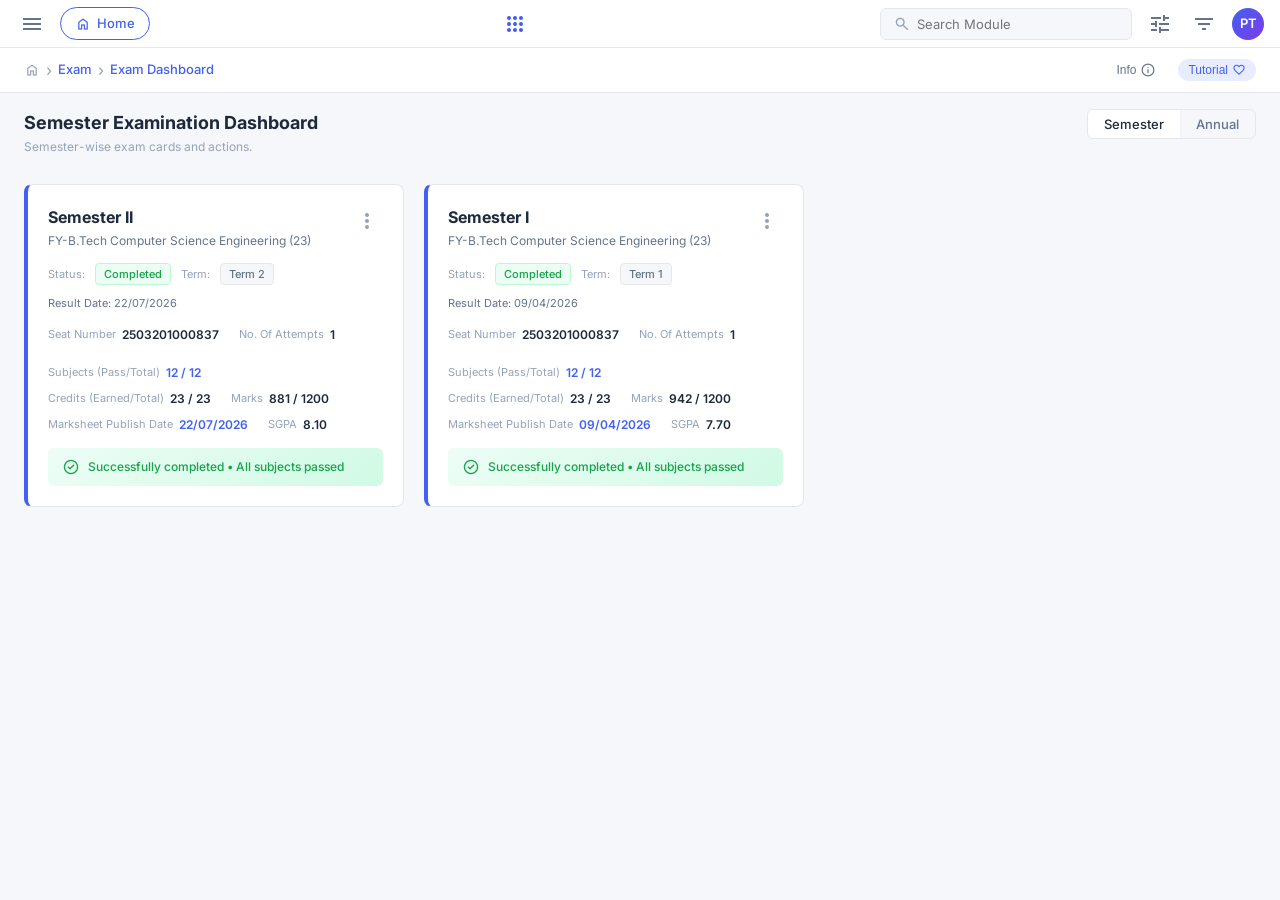
==== index.html @ 2b921054 "Initial commit - College Site Replica (Prank & Educational Project)" ====
<!DOCTYPE html>
<html lang="en">
<head>
  <meta charset="UTF-8">
  <meta name="viewport" content="width=device-width, initial-scale=1.0">
  <meta name="description" content="Semester Examination Dashboard - View your semester-wise exam cards and actions.">
  <title>Semester Examination Dashboard</title>
  <link rel="stylesheet" href="style.css">
  <link rel="stylesheet" href="https://fonts.googleapis.com/css2?family=Material+Symbols+Outlined:opsz,wght,FILL,GRAD@20..48,100..700,0..1,-50..200" />
</head>
<body>

  <!-- ===== NAVBAR ===== -->
  <nav class="navbar">
    <div class="navbar-left">
      <button class="hamburger" title="Menu">
        <span class="material-symbols-outlined">menu</span>
      </button>
      <a href="index.html" class="home-btn">
        <span class="material-symbols-outlined">home</span>
        Home
      </a>
    </div>
    <div class="navbar-center">
      <button class="grid-icon" title="Apps">
        <span class="material-symbols-outlined">apps</span>
      </button>
    </div>
    <div class="navbar-right">
      <div class="search-box">
        <span class="material-symbols-outlined">search</span>
        <input type="text" placeholder="Search Module">
      </div>
      <button class="nav-icon-btn" title="Settings">
        <span class="material-symbols-outlined">tune</span>
      </button>
      <button class="nav-icon-btn" title="Notifications">
        <span class="material-symbols-outlined">filter_list</span>
      </button>
      <div class="avatar" title="Profile">PT</div>
    </div>
  </nav>

  <!-- ===== BREADCRUMB ===== -->
  <div class="breadcrumb-bar">
    <div class="breadcrumb">
      <span class="material-symbols-outlined">home</span>
      <span class="sep">›</span>
      <a href="#">Exam</a>
      <span class="sep">›</span>
      <a href="#">Exam Dashboard</a>
    </div>
    <div class="breadcrumb-actions">
      <button class="info-btn">
        Info
        <span class="material-symbols-outlined">info</span>
      </button>
      <button class="tutorial-btn">
        Tutorial
        <span class="material-symbols-outlined">favorite</span>
      </button>
    </div>
  </div>

  <!-- ===== PAGE HEADER ===== -->
  <div class="page-header">
    <div class="page-header-row">
      <div id="pageTitle">
        <h1>Semester Examination Dashboard</h1>
        <p>Semester-wise exam cards and actions.</p>
      </div>
      <div class="tab-toggle">
        <button class="active" id="tabSemester">Semester</button>
        <button id="tabAnnual">Annual</button>
      </div>
    </div>
  </div>

  <!-- ===== SEMESTER CARDS ===== -->
  <div class="cards-container" id="cardsContainer">

    <!-- Semester II Card -->
    <div class="semester-card" id="card-sem2">
      <div class="card-header">
        <div>
          <h3>Semester II</h3>
          <span class="subtitle">FY-B.Tech Computer Science Engineering (23)</span>
        </div>
        <button class="three-dot-btn" onclick="toggleMenu('menu-sem2', event)">
          <span class="material-symbols-outlined">more_vert</span>
        </button>
      </div>
      <div class="tags-row">
        <span class="tag-label">Status:</span>
        <span class="tag tag-completed">Completed</span>
        <span class="tag-label">Term:</span>
        <span class="tag tag-term">Term 2</span>
        <span class="tag-date">Result Date: 22/07/2026</span>
      </div>
      <div class="info-row">
        <div class="info-item">
          <span class="label">Seat Number</span>
          <span class="value">2503201000837</span>
        </div>
        <div class="info-item">
          <span class="label">No. Of Attempts</span>
          <span class="value">1</span>
        </div>
        <div class="info-item">
          <span class="label">Subjects (Pass/Total)</span>
          <span class="value primary">12 / 12</span>
        </div>
      </div>
      <div class="info-row">
        <div class="info-item">
          <span class="label">Credits (Earned/Total)</span>
          <span class="value">23 / 23</span>
        </div>
        <div class="info-item">
          <span class="label">Marks</span>
          <span class="value">881 / 1200</span>
        </div>
      </div>
      <div class="info-row">
        <div class="info-item">
          <span class="label">Marksheet Publish Date</span>
          <span class="value primary">22/07/2026</span>
        </div>
        <div class="info-item">
          <span class="label">SGPA</span>
          <span class="value">8.10</span>
        </div>
      </div>
      <div class="success-banner">
        <span class="material-symbols-outlined">check_circle</span>
        Successfully completed • All subjects passed
      </div>

      <!-- Dropdown menu -->
      <div class="dropdown-menu" id="menu-sem2">
        <!-- Main menu items -->
        <div class="menu-main" id="main-sem2">
          <button class="dropdown-item" onclick="showSubMenu('sem2', event)">
            <span class="material-symbols-outlined">description</span>
            Show Exam Result
          </button>
          <button class="dropdown-item">
            <span class="material-symbols-outlined">confirmation_number</span>
            Exam Hall Ticket
          </button>
        </div>
        <!-- Sub-menu (replaces main) -->
        <div class="sub-dropdown" id="sub-sem2">
          <div class="sub-dropdown-header" onclick="hideSubMenu('sem2', event)">
            <span class="material-symbols-outlined">description</span>
            Show Exam Result
          </div>
          <button class="sub-item" onclick="goToResult('sem2', 'term2')">
            <div class="sub-title">2025 | Term 2 | Regular</div>
            <div class="sub-meta">12 Subjects | 22/07/2026</div>
          </button>
          <button class="sub-item" onclick="goToResult('sem2', 'mid1')">
            <div class="sub-title">2025 | Mid Term 1 (4) | Regular (1)</div>
            <div class="sub-meta">30/06/2026</div>
          </button>
          <button class="sub-item" onclick="goToResult('sem2', 'mid2')">
            <div class="sub-title">2025 | Mid Term 2 (5) | Regular (1)</div>
            <div class="sub-meta">30/06/2026</div>
          </button>
        </div>
      </div>
    </div>

    <!-- Semester I Card -->
    <div class="semester-card" id="card-sem1">
      <div class="card-header">
        <div>
          <h3>Semester I</h3>
          <span class="subtitle">FY-B.Tech Computer Science Engineering (23)</span>
        </div>
        <button class="three-dot-btn" onclick="toggleMenu('menu-sem1', event)">
          <span class="material-symbols-outlined">more_vert</span>
        </button>
      </div>
      <div class="tags-row">
        <span class="tag-label">Status:</span>
        <span class="tag tag-completed">Completed</span>
        <span class="tag-label">Term:</span>
        <span class="tag tag-term">Term 1</span>
        <span class="tag-date">Result Date: 09/04/2026</span>
      </div>
      <div class="info-row">
        <div class="info-item">
          <span class="label">Seat Number</span>
          <span class="value">2503201000837</span>
        </div>
        <div class="info-item">
          <span class="label">No. Of Attempts</span>
          <span class="value">1</span>
        </div>
        <div class="info-item">
          <span class="label">Subjects (Pass/Total)</span>
          <span class="value primary">12 / 12</span>
        </div>
      </div>
      <div class="info-row">
        <div class="info-item">
          <span class="label">Credits (Earned/Total)</span>
          <span class="value">23 / 23</span>
        </div>
        <div class="info-item">
          <span class="label">Marks</span>
          <span class="value">942 / 1200</span>
        </div>
      </div>
      <div class="info-row">
        <div class="info-item">
          <span class="label">Marksheet Publish Date</span>
          <span class="value primary">09/04/2026</span>
        </div>
        <div class="info-item">
          <span class="label">SGPA</span>
          <span class="value">7.70</span>
        </div>
      </div>
      <div class="success-banner">
        <span class="material-symbols-outlined">check_circle</span>
        Successfully completed • All subjects passed
      </div>

      <!-- Dropdown menu -->
      <div class="dropdown-menu" id="menu-sem1">
        <!-- Main menu items -->
        <div class="menu-main" id="main-sem1">
          <button class="dropdown-item" onclick="showSubMenu('sem1', event)">
            <span class="material-symbols-outlined">description</span>
            Show Exam Result
          </button>
          <button class="dropdown-item">
            <span class="material-symbols-outlined">confirmation_number</span>
            Exam Hall Ticket
          </button>
        </div>
        <!-- Sub-menu (replaces main) -->
        <div class="sub-dropdown" id="sub-sem1">
          <div class="sub-dropdown-header" onclick="hideSubMenu('sem1', event)">
            <span class="material-symbols-outlined">description</span>
            Show Exam Result
          </div>
          <button class="sub-item" onclick="goToResult('sem1', 'term1')">
            <div class="sub-title">2025 | Term 1 | Regular</div>
            <div class="sub-meta">12 Subjects | 09/04/2026</div>
          </button>
          <button class="sub-item" onclick="goToResult('sem1', 'mid1')">
            <div class="sub-title">2025 | Mid Term 1 (4) | Regular (1)</div>
            <div class="sub-meta">15/02/2026</div>
          </button>
          <button class="sub-item" onclick="goToResult('sem1', 'mid2')">
            <div class="sub-title">2025 | Mid Term 2 (5) | Regular (1)</div>
            <div class="sub-meta">28/02/2026</div>
          </button>
        </div>
      </div>
    </div>
  </div>

  <!-- ===== ANNUAL VIEW (hidden by default) ===== -->
  <div class="annual-container" id="annualContainer" style="display:none;">
    <!-- Year Header -->
    <div class="year-header">
      <div>
        <h2 class="year-title">Year 1 · 2025</h2>
        <span class="year-subtitle">FY B.Tech Computer Science Engineering (23)</span>
      </div>
      <div class="year-seat">
        <span>Seat No. 2503201000837</span>
        <button class="three-dot-btn"><span class="material-symbols-outlined">more_vert</span></button>
      </div>
    </div>

    <!-- Annual Summary Bar -->
    <div class="annual-summary-bar">
      <div class="annual-summary-item">
        <div class="label">YGPA</div>
        <div class="value">7.90</div>
      </div>
      <div class="annual-summary-item">
        <div class="label">Yearly Remark</div>
        <div class="value">PWG</div>
      </div>
      <div class="annual-summary-item">
        <div class="label">Seat No.</div>
        <div class="value">2503201000837</div>
      </div>
      <div class="annual-summary-item">
        <div class="label">Class</div>
        <div class="value">FY-B.Tech Computer Science Engineering (23)</div>
      </div>
      <div class="annual-summary-item">
        <div class="label">Subjects Scheduled</div>
        <div class="value">24</div>
      </div>
      <div class="annual-summary-item">
        <div class="label">Subjects Passed</div>
        <div class="value">24</div>
      </div>
      <div class="annual-summary-item">
        <div class="label">Subjects Failed</div>
        <div class="value">0</div>
      </div>
      <div class="annual-summary-item">
        <div class="label">Credits (Earned/Total)</div>
        <div class="value">46 / 46</div>
      </div>
    </div>

    <!-- Annual Semester Cards -->
    <div class="annual-cards">
      <!-- Semester I -->
      <div class="annual-sem-card">
        <div class="card-header">
          <div>
            <h3>Semester I</h3>
            <span class="subtitle">FY-B.Tech Computer Science Engineering (23)</span>
          </div>
        </div>
        <div class="tags-row">
          <span class="tag-label">Status:</span>
          <span class="tag tag-completed">Completed</span>
          <span class="tag-label">Term:</span>
          <span class="tag tag-term">Term 1</span>
          <span class="tag-date">Result Date: 09/04/2026</span>
        </div>
        <div class="info-row">
          <div class="info-item"><span class="label">Seat Number</span><span class="value">2503201000837</span></div>
          <div class="info-item"><span class="label">No. Of Attempts</span><span class="value">1</span></div>
          <div class="info-item"><span class="label">Subjects (Pass/Total)</span><span class="value primary">12 / 12</span></div>
          <div class="info-item"><span class="label">Credits (Earned/Total)</span><span class="value">23 / 23</span></div>
        </div>
        <div class="info-row">
          <div class="info-item"><span class="label">Marks</span><span class="value">942 / 1200</span></div>
          <div class="info-item"><span class="label">Marksheet Publish Date</span><span class="value primary">09/04/2026</span></div>
          <div class="info-item"><span class="label">SGPA</span><span class="value">7.70</span></div>
        </div>
        <div class="success-banner">
          <span class="material-symbols-outlined">check_circle</span>
          PASS • All subjects passed
        </div>
      </div>

      <!-- Semester II -->
      <div class="annual-sem-card">
        <div class="card-header">
          <div>
            <h3>Semester II</h3>
            <span class="subtitle">FY-B.Tech Computer Science Engineering (23)</span>
          </div>
        </div>
        <div class="tags-row">
          <span class="tag-label">Status:</span>
          <span class="tag tag-completed">Completed</span>
          <span class="tag-label">Term:</span>
          <span class="tag tag-term">Term 2</span>
          <span class="tag-date">Result Date: 22/07/2026</span>
        </div>
        <div class="info-row">
          <div class="info-item"><span class="label">Seat Number</span><span class="value">2503201000837</span></div>
          <div class="info-item"><span class="label">No. Of Attempts</span><span class="value">1</span></div>
          <div class="info-item"><span class="label">Subjects (Pass/Total)</span><span class="value primary">12 / 12</span></div>
          <div class="info-item"><span class="label">Credits (Earned/Total)</span><span class="value">23 / 23</span></div>
        </div>
        <div class="info-row">
          <div class="info-item"><span class="label">Marks</span><span class="value">881 / 1200</span></div>
          <div class="info-item"><span class="label">Marksheet Publish Date</span><span class="value primary">22/07/2026</span></div>
          <div class="info-item"><span class="label">SGPA</span><span class="value">8.10</span></div>
        </div>
        <div class="success-banner">
          <span class="material-symbols-outlined">check_circle</span>
          PWG • All subjects passed
        </div>
      </div>
    </div>
  </div>

  <!-- Overlay to close menus -->
  <div class="overlay" id="overlay" onclick="closeAllMenus()"></div>

  <script src="app.js"></script>
</body>
</html>
---- style.css ----
/* ========== RESET & BASE ========== */
@import url('https://fonts.googleapis.com/css2?family=Inter:wght@300;400;500;600;700&family=Material+Symbols+Outlined:opsz,wght,FILL,GRAD@20..48,100..700,0..1,-50..200&display=swap');

*, *::before, *::after {
  box-sizing: border-box;
  margin: 0;
  padding: 0;
}

:root {
  --primary: #4361ee;
  --primary-light: #e8ecff;
  --primary-dark: #2d3ebd;
  --success: #22c55e;
  --success-bg: #ecfdf5;
  --warning: #f59e0b;
  --danger: #ef4444;
  --bg: #f5f7fb;
  --white: #ffffff;
  --card-border: #e5e7eb;
  --text-primary: #1e293b;
  --text-secondary: #64748b;
  --text-muted: #94a3b8;
  --header-dark: #1e293b;
  --radius: 8px;
  --shadow-sm: 0 1px 3px rgba(0,0,0,0.06);
  --shadow-md: 0 4px 12px rgba(0,0,0,0.08);
  --shadow-lg: 0 10px 30px rgba(0,0,0,0.12);
  --transition: all 0.2s ease;
}

body {
  font-family: 'Inter', -apple-system, BlinkMacSystemFont, sans-serif;
  background: var(--bg);
  color: var(--text-primary);
  font-size: 13px;
  line-height: 1.5;
  min-height: 100vh;
}

a {
  text-decoration: none;
  color: var(--primary);
}

/* ========== TOP NAVBAR ========== */
.navbar {
  display: flex;
  align-items: center;
  justify-content: space-between;
  background: var(--white);
  border-bottom: 1px solid var(--card-border);
  padding: 0 16px;
  height: 48px;
  position: sticky;
  top: 0;
  z-index: 100;
}

.navbar-left {
  display: flex;
  align-items: center;
  gap: 12px;
}

.hamburger {
  background: none;
  border: none;
  cursor: pointer;
  font-size: 20px;
  color: var(--text-secondary);
  display: flex;
  align-items: center;
  padding: 4px;
}

.home-btn {
  display: flex;
  align-items: center;
  gap: 6px;
  padding: 6px 14px;
  border: 1px solid var(--primary);
  border-radius: 20px;
  color: var(--primary);
  font-size: 13px;
  font-weight: 500;
  background: var(--white);
  cursor: pointer;
  transition: var(--transition);
}

.home-btn:hover {
  background: var(--primary-light);
}

.home-btn .material-symbols-outlined {
  font-size: 16px;
}

.navbar-center {
  display: flex;
  align-items: center;
}

.grid-icon {
  background: none;
  border: none;
  cursor: pointer;
  font-size: 22px;
  color: var(--primary);
  display: flex;
  align-items: center;
  padding: 4px;
}

.navbar-right {
  display: flex;
  align-items: center;
  gap: 12px;
}

.search-box {
  display: flex;
  align-items: center;
  background: var(--bg);
  border: 1px solid var(--card-border);
  border-radius: 6px;
  padding: 6px 12px;
  gap: 6px;
  min-width: 180px;
}

.search-box input {
  border: none;
  background: none;
  font-size: 13px;
  font-family: inherit;
  outline: none;
  color: var(--text-primary);
  width: 100%;
}

.search-box .material-symbols-outlined {
  font-size: 18px;
  color: var(--text-muted);
}

.nav-icon-btn {
  background: none;
  border: none;
  cursor: pointer;
  display: flex;
  align-items: center;
  padding: 4px;
  color: var(--text-secondary);
  font-size: 18px;
}

.avatar {
  width: 32px;
  height: 32px;
  border-radius: 50%;
  background: linear-gradient(135deg, var(--primary), #7c3aed);
  display: flex;
  align-items: center;
  justify-content: center;
  color: var(--white);
  font-size: 13px;
  font-weight: 600;
  cursor: pointer;
}

/* ========== BREADCRUMB ========== */
.breadcrumb-bar {
  display: flex;
  align-items: center;
  justify-content: space-between;
  padding: 10px 24px;
  background: var(--white);
  border-bottom: 1px solid var(--card-border);
}

.breadcrumb {
  display: flex;
  align-items: center;
  gap: 6px;
  font-size: 13px;
}

.breadcrumb a {
  color: var(--primary);
  font-weight: 500;
}

.breadcrumb .sep {
  color: var(--text-muted);
  font-size: 16px;
}

.breadcrumb .current {
  color: var(--text-secondary);
}

.breadcrumb .material-symbols-outlined {
  font-size: 16px;
  color: var(--text-muted);
}

.breadcrumb-actions {
  display: flex;
  align-items: center;
  gap: 12px;
}

.info-btn, .tutorial-btn {
  display: flex;
  align-items: center;
  gap: 4px;
  padding: 4px 10px;
  border-radius: 14px;
  font-size: 12px;
  font-weight: 500;
  cursor: pointer;
  border: none;
  background: none;
}

.info-btn {
  color: var(--text-secondary);
}

.info-btn .material-symbols-outlined {
  font-size: 16px;
}

.tutorial-btn {
  color: var(--primary);
  background: var(--primary-light);
}

.tutorial-btn .material-symbols-outlined {
  font-size: 14px;
}

/* ========== PAGE HEADER ========== */
.page-header {
  padding: 16px 24px 8px;
}

.page-header h1 {
  font-size: 18px;
  font-weight: 700;
  color: var(--text-primary);
  margin-bottom: 2px;
}

.page-header p {
  font-size: 12px;
  color: var(--text-muted);
}

.page-header-row {
  display: flex;
  align-items: flex-start;
  justify-content: space-between;
}

/* ========== TAB TOGGLE ========== */
.tab-toggle {
  display: flex;
  align-items: center;
  background: var(--bg);
  border-radius: 6px;
  overflow: hidden;
  border: 1px solid var(--card-border);
}

.tab-toggle button {
  padding: 6px 16px;
  font-size: 13px;
  font-family: inherit;
  font-weight: 500;
  border: none;
  background: none;
  cursor: pointer;
  color: var(--text-secondary);
  transition: var(--transition);
}

.tab-toggle button.active {
  background: var(--white);
  color: var(--text-primary);
  box-shadow: var(--shadow-sm);
}

/* ========== SEMESTER CARDS ========== */
.cards-container {
  display: flex;
  gap: 20px;
  padding: 20px 24px;
  flex-wrap: wrap;
}

.semester-card {
  background: var(--white);
  border: 1px solid var(--card-border);
  border-left: 4px solid var(--primary);
  border-radius: var(--radius);
  padding: 20px;
  flex: 1;
  min-width: 320px;
  max-width: 380px;
  position: relative;
  transition: var(--transition);
}

.semester-card:hover {
  box-shadow: var(--shadow-md);
}

.card-header {
  display: flex;
  justify-content: space-between;
  align-items: flex-start;
  margin-bottom: 12px;
}

.card-header h3 {
  font-size: 16px;
  font-weight: 700;
  color: var(--text-primary);
  margin-bottom: 2px;
}

.card-header .subtitle {
  font-size: 12px;
  color: var(--text-secondary);
}

.three-dot-btn {
  background: none;
  border: none;
  cursor: pointer;
  color: var(--text-muted);
  font-size: 20px;
  padding: 4px;
  border-radius: 50%;
  transition: var(--transition);
  display: flex;
  align-items: center;
}

.three-dot-btn:hover {
  background: var(--bg);
  color: var(--text-primary);
}

/* Tags row */
.tags-row {
  display: flex;
  align-items: center;
  gap: 10px;
  margin-bottom: 14px;
  flex-wrap: wrap;
}

.tag {
  display: inline-flex;
  align-items: center;
  gap: 4px;
  padding: 2px 8px;
  border-radius: 4px;
  font-size: 11px;
  font-weight: 500;
}

.tag-label {
  color: var(--text-muted);
  font-size: 11px;
}

.tag-completed {
  background: #ecfdf5;
  color: #16a34a;
  border: 1px solid #bbf7d0;
}

.tag-term {
  background: var(--bg);
  color: var(--text-secondary);
  border: 1px solid var(--card-border);
}

.tag-date {
  color: var(--text-secondary);
  font-size: 11px;
}

/* Info rows */
.info-row {
  display: flex;
  align-items: center;
  gap: 20px;
  margin-bottom: 8px;
  flex-wrap: wrap;
}

.info-item {
  display: flex;
  align-items: center;
  gap: 6px;
}

.info-item .label {
  font-size: 11px;
  color: var(--text-muted);
}

.info-item .value {
  font-size: 12px;
  font-weight: 600;
  color: var(--text-primary);
}

.info-item .value.primary {
  color: var(--primary);
}

/* Success banner */
.success-banner {
  display: flex;
  align-items: center;
  gap: 8px;
  background: linear-gradient(135deg, #ecfdf5, #d1fae5);
  padding: 10px 14px;
  border-radius: 6px;
  margin-top: 14px;
  font-size: 12px;
  font-weight: 500;
  color: #16a34a;
}

.success-banner .material-symbols-outlined {
  font-size: 18px;
}

/* ========== DROPDOWN MENU ========== */
.dropdown-menu {
  position: absolute;
  top: 40px;
  right: 10px;
  background: var(--white);
  border: 1px solid var(--card-border);
  border-radius: var(--radius);
  box-shadow: var(--shadow-lg);
  min-width: 200px;
  z-index: 50;
  display: none;
  overflow: hidden;
}

.dropdown-menu.show {
  display: block;
  animation: fadeIn 0.15s ease;
}

@keyframes fadeIn {
  from { opacity: 0; transform: translateY(-4px); }
  to { opacity: 1; transform: translateY(0); }
}

.dropdown-item {
  display: flex;
  align-items: center;
  gap: 10px;
  padding: 10px 16px;
  font-size: 13px;
  color: var(--text-primary);
  cursor: pointer;
  transition: var(--transition);
  border: none;
  background: none;
  width: 100%;
  text-align: left;
  font-family: inherit;
}

.dropdown-item:hover {
  background: var(--bg);
}

.dropdown-item .material-symbols-outlined {
  font-size: 18px;
  color: var(--text-secondary);
}

/* Sub-dropdown for exam results */
.sub-dropdown {
  position: relative;
  top: 0;
  left: 0;
  background: var(--white);
  border-top: 1px solid var(--card-border);
  min-width: 100%;
  z-index: 51;
  display: none;
  overflow: hidden;
}

.sub-dropdown.show {
  display: block;
  animation: fadeIn 0.15s ease;
}

.sub-dropdown-header {
  display: flex;
  align-items: center;
  gap: 8px;
  padding: 10px 16px;
  border-bottom: 1px solid var(--card-border);
  font-size: 13px;
  font-weight: 600;
  color: var(--primary);
  background: #f8fafc;
  cursor: pointer;
}

.sub-dropdown-header .material-symbols-outlined {
  font-size: 18px;
}

.sub-item {
  display: block;
  padding: 10px 16px;
  cursor: pointer;
  transition: var(--transition);
  border: none;
  background: none;
  width: 100%;
  text-align: left;
  font-family: inherit;
}

.sub-item:hover {
  background: var(--bg);
}

.sub-item .sub-title {
  font-size: 13px;
  font-weight: 500;
  color: var(--text-primary);
  margin-bottom: 2px;
}

.sub-item .sub-meta {
  font-size: 11px;
  color: var(--text-muted);
}

/* ========== RESULT PAGE ========== */
.result-page-header {
  padding: 16px 24px 8px;
}

.result-page-header h1 {
  font-size: 18px;
  font-weight: 700;
  color: var(--text-primary);
}

.result-page-header .download-btn {
  display: flex;
  align-items: center;
  gap: 6px;
  padding: 6px 14px;
  color: var(--primary);
  font-size: 13px;
  font-weight: 500;
  cursor: pointer;
  background: none;
  border: none;
  font-family: inherit;
}

.result-page-header .download-btn .material-symbols-outlined {
  font-size: 16px;
}

/* Student info bar */
.student-info-bar {
  background: var(--header-dark);
  color: var(--white);
  margin: 0 24px;
  border-radius: var(--radius);
  padding: 20px 28px;
  display: grid;
  grid-template-columns: repeat(auto-fit, minmax(140px, 1fr));
  gap: 20px;
  margin-bottom: 16px;
}

.student-info-item .label {
  font-size: 10px;
  text-transform: uppercase;
  letter-spacing: 0.5px;
  color: #94a3b8;
  margin-bottom: 4px;
}

.student-info-item .value {
  font-size: 14px;
  font-weight: 600;
  color: var(--white);
}

/* Summary cards */
.summary-cards {
  display: grid;
  grid-template-columns: repeat(4, 1fr);
  gap: 16px;
  margin: 0 24px 20px;
}

.summary-card {
  background: var(--white);
  border: 1px solid var(--card-border);
  border-radius: var(--radius);
  padding: 16px 20px;
  display: flex;
  align-items: center;
  gap: 14px;
}

.summary-icon {
  width: 40px;
  height: 40px;
  border-radius: 50%;
  display: flex;
  align-items: center;
  justify-content: center;
}

.summary-icon .material-symbols-outlined {
  font-size: 22px;
}

.summary-icon.sgpa {
  background: #ede9fe;
  color: #7c3aed;
}

.summary-icon.marks {
  background: #fef3c7;
  color: #f59e0b;
}

.summary-icon.credits {
  background: #ecfdf5;
  color: #22c55e;
}

.summary-icon.status {
  background: #ecfdf5;
  color: #22c55e;
}

.summary-content .big-number {
  font-size: 24px;
  font-weight: 700;
  color: var(--text-primary);
}

.summary-content .big-number .small {
  font-size: 14px;
  font-weight: 400;
  color: var(--text-muted);
}

.summary-content .summary-label {
  font-size: 12px;
  color: var(--text-muted);
  margin-top: 2px;
}

.summary-content .status-text {
  font-size: 13px;
  font-weight: 500;
  color: var(--text-primary);
}

.summary-content .status-sub {
  font-size: 11px;
  color: #22c55e;
}

/* ========== MARKS TABLE ========== */
.marks-table-wrapper {
  margin: 0 24px 24px;
  background: var(--white);
  border: 1px solid var(--card-border);
  border-radius: var(--radius);
  overflow-x: auto;
}

.marks-table {
  width: 100%;
  border-collapse: collapse;
  font-size: 12px;
}

.marks-table thead {
  background: var(--header-dark);
  color: #cbd5e1;
}

.marks-table thead th {
  padding: 12px 10px;
  font-weight: 600;
  text-transform: uppercase;
  font-size: 10px;
  letter-spacing: 0.5px;
  text-align: center;
  white-space: nowrap;
  border-right: 1px solid rgba(255,255,255,0.08);
}

.marks-table thead th:first-child {
  text-align: left;
  padding-left: 20px;
  min-width: 200px;
}

.marks-table thead th .sub-header {
  font-size: 9px;
  font-weight: 400;
  color: #64748b;
  text-transform: uppercase;
  display: block;
  margin-top: 2px;
}

.marks-table tbody tr {
  border-bottom: 1px solid var(--card-border);
  transition: var(--transition);
}

.marks-table tbody tr:hover {
  background: #f8fafc;
}

.marks-table tbody td {
  padding: 14px 10px;
  text-align: center;
  vertical-align: middle;
}

.marks-table tbody td:first-child {
  text-align: left;
  padding-left: 20px;
}

.subject-name {
  font-weight: 600;
  font-size: 12px;
  color: var(--text-primary);
  margin-bottom: 4px;
}

.subject-code {
  font-size: 11px;
  color: var(--text-muted);
  display: flex;
  align-items: center;
  gap: 6px;
}

.subject-type-badge {
  display: inline-block;
  padding: 1px 6px;
  border-radius: 3px;
  font-size: 9px;
  font-weight: 700;
  text-transform: uppercase;
  letter-spacing: 0.5px;
}

.badge-theory {
  background: #dbeafe;
  color: #2563eb;
}

.badge-lab {
  background: #fce7f3;
  color: #db2777;
}

.marks-obtained {
  font-weight: 700;
  font-size: 13px;
  color: var(--text-primary);
}

.marks-range {
  font-size: 10px;
  color: var(--text-muted);
  display: block;
}

.total-marks {
  font-weight: 700;
  font-size: 16px;
}

.total-marks.high { color: #16a34a; }
.total-marks.medium { color: #f59e0b; }
.total-marks.low { color: #ef4444; }

/* Grade badges */
.grade-badge {
  display: inline-flex;
  align-items: center;
  justify-content: center;
  width: 32px;
  height: 28px;
  border-radius: 5px;
  font-weight: 700;
  font-size: 12px;
  color: var(--white);
}

.grade-O { background: #16a34a; }
.grade-Aplus { background: #22c55e; }
.grade-A { background: #4ade80; color: #15803d; }
.grade-Bplus { background: #f59e0b; }
.grade-B { background: #fb923c; }
.grade-C { background: #f97316; }
.grade-D { background: #ef4444; }
.grade-E { background: #94a3b8; }
.grade-Eplus { background: #94a3b8; }

.result-pass {
  font-weight: 700;
  font-size: 12px;
  color: #16a34a;
}

.dash {
  color: var(--text-muted);
}

/* Summary row */
.marks-table tbody tr.summary-row {
  background: #f8fafc;
  border-top: 2px solid var(--card-border);
}

.marks-table tbody tr.summary-row td {
  font-weight: 700;
  font-size: 13px;
  padding: 16px 10px;
}

.summary-link {
  color: var(--primary);
  font-weight: 600;
  font-size: 12px;
  text-transform: uppercase;
  cursor: pointer;
}

/* Footer notes */
.result-footer {
  margin: 0 24px 40px;
  text-align: center;
}

.result-footer .legend {
  font-size: 11px;
  color: var(--text-muted);
  margin-bottom: 8px;
}

.result-footer .disclaimer {
  font-size: 12px;
  color: var(--danger);
  font-weight: 600;
}

/* ========== OVERLAY ========== */
.overlay {
  position: fixed;
  inset: 0;
  z-index: 40;
  display: none;
}

.overlay.show {
  display: block;
}

/* ========== ANNUAL VIEW ========== */
.annual-container {
  padding: 0 24px 24px;
}

.year-header {
  display: flex;
  align-items: flex-start;
  justify-content: space-between;
  padding: 20px 0 12px;
  border-bottom: 1px solid var(--card-border);
  margin-bottom: 16px;
}

.year-title {
  font-size: 20px;
  font-weight: 700;
  color: var(--text-primary);
  margin-bottom: 2px;
}

.year-subtitle {
  font-size: 12px;
  color: var(--text-secondary);
}

.year-seat {
  display: flex;
  align-items: center;
  gap: 8px;
  font-size: 12px;
  color: var(--text-secondary);
}

/* Annual Summary Bar */
.annual-summary-bar {
  background: var(--header-dark);
  color: var(--white);
  border-radius: var(--radius);
  padding: 20px 28px;
  display: grid;
  grid-template-columns: repeat(auto-fit, minmax(110px, 1fr));
  gap: 16px;
  margin-bottom: 20px;
}

.annual-summary-item .label {
  font-size: 9px;
  text-transform: uppercase;
  letter-spacing: 0.8px;
  color: #94a3b8;
  margin-bottom: 4px;
}

.annual-summary-item .value {
  font-size: 15px;
  font-weight: 700;
  color: var(--white);
}

/* Annual Semester Cards */
.annual-cards {
  display: grid;
  grid-template-columns: 1fr 1fr;
  gap: 20px;
}

.annual-sem-card {
  background: var(--white);
  border: 1px solid var(--card-border);
  border-left: 4px solid var(--primary);
  border-radius: var(--radius);
  padding: 20px;
  transition: var(--transition);
}

.annual-sem-card:hover {
  box-shadow: var(--shadow-md);
}

/* ========== RESPONSIVE ========== */
@media (max-width: 768px) {
  .cards-container {
    flex-direction: column;
  }

  .semester-card {
    max-width: 100%;
  }

  .summary-cards {
    grid-template-columns: 1fr 1fr;
  }

  .student-info-bar {
    grid-template-columns: 1fr 1fr;
  }

  .search-box {
    display: none;
  }

  .annual-cards {
    grid-template-columns: 1fr;
  }

  .annual-summary-bar {
    grid-template-columns: repeat(auto-fit, minmax(100px, 1fr));
  }
}

@media (max-width: 480px) {
  .summary-cards {
    grid-template-columns: 1fr;
  }

  .student-info-bar {
    grid-template-columns: 1fr;
  }
}
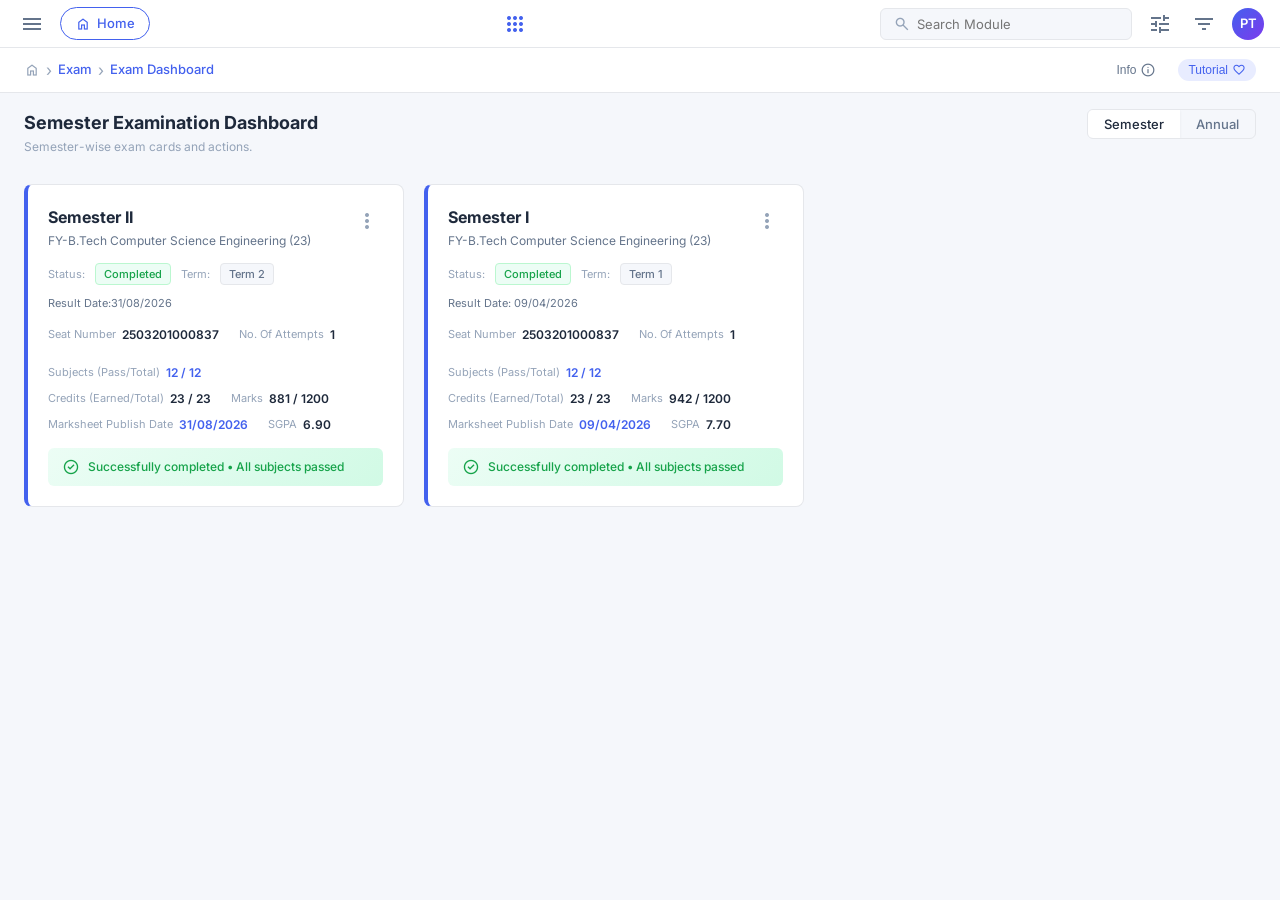
==== commit c14cb454: "Update result dates and SGPA in index.html" ====
--- a/index.html
+++ b/index.html
@@ -95,7 +95,7 @@
         <span class="tag tag-completed">Completed</span>
         <span class="tag-label">Term:</span>
         <span class="tag tag-term">Term 2</span>
-        <span class="tag-date">Result Date: 22/07/2026</span>
+        <span class="tag-date">Result Date:31/08/2026</span>
       </div>
       <div class="info-row">
         <div class="info-item">
@@ -124,11 +124,11 @@
       <div class="info-row">
         <div class="info-item">
           <span class="label">Marksheet Publish Date</span>
-          <span class="value primary">22/07/2026</span>
+          <span class="value primary">31/08/2026</span>
         </div>
         <div class="info-item">
           <span class="label">SGPA</span>
-          <span class="value">8.10</span>
+          <span class="value">6.90</span>
         </div>
       </div>
       <div class="success-banner">
@@ -157,15 +157,15 @@
           </div>
           <button class="sub-item" onclick="goToResult('sem2', 'term2')">
             <div class="sub-title">2025 | Term 2 | Regular</div>
-            <div class="sub-meta">12 Subjects | 22/07/2026</div>
+            <div class="sub-meta">12 Subjects | 31/08/2026</div>
           </button>
           <button class="sub-item" onclick="goToResult('sem2', 'mid1')">
             <div class="sub-title">2025 | Mid Term 1 (4) | Regular (1)</div>
-            <div class="sub-meta">30/06/2026</div>
+            <div class="sub-meta">31/08/2026</div>
           </button>
           <button class="sub-item" onclick="goToResult('sem2', 'mid2')">
             <div class="sub-title">2025 | Mid Term 2 (5) | Regular (1)</div>
-            <div class="sub-meta">30/06/2026</div>
+            <div class="sub-meta">31/08/2026</div>
           </button>
         </div>
       </div>
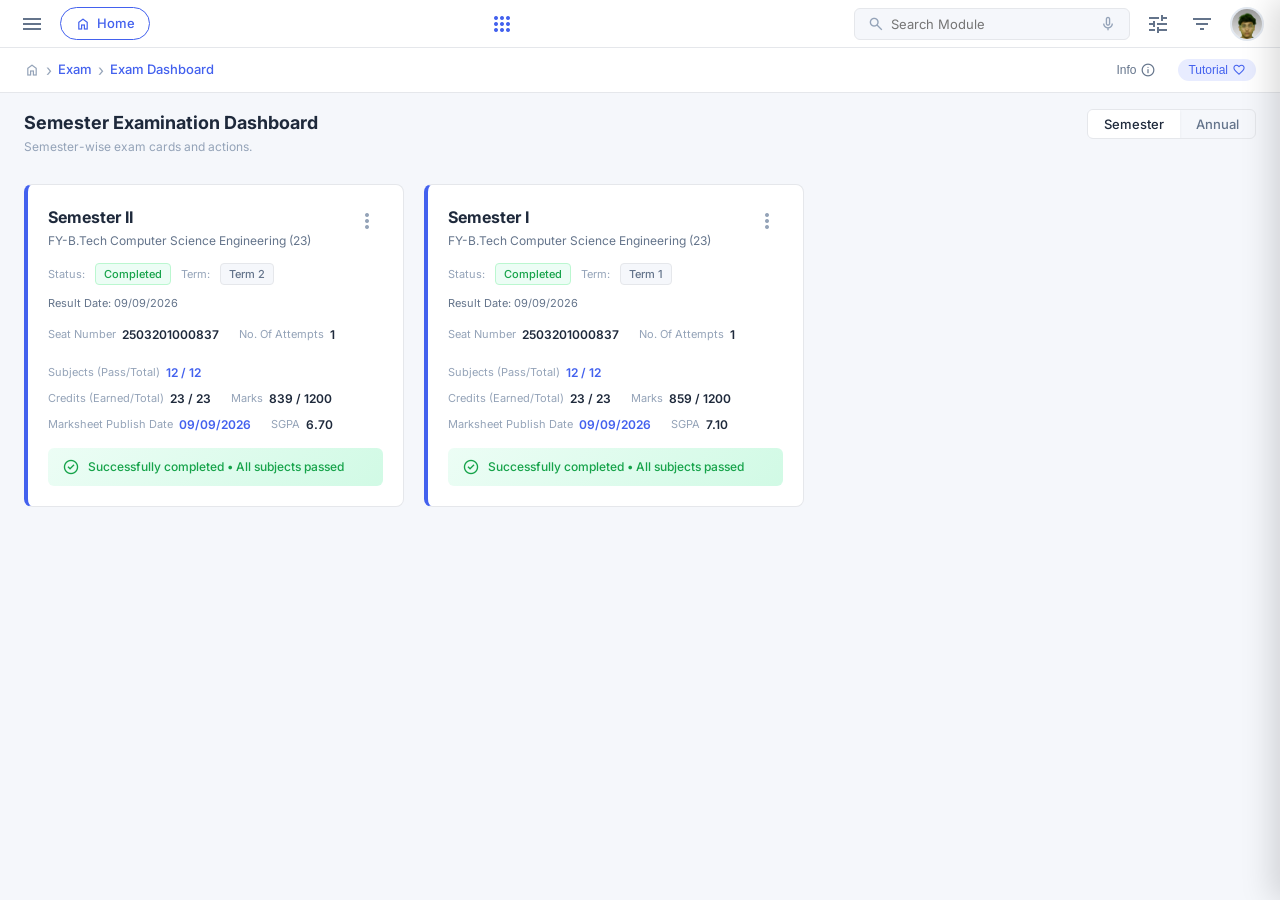
==== commit 399088a6: "work done by adding the sidebar" ====
--- a/index.html
+++ b/index.html
@@ -30,6 +30,7 @@
       <div class="search-box">
         <span class="material-symbols-outlined">search</span>
         <input type="text" placeholder="Search Module">
+        <span class="material-symbols-outlined mic-icon" title="Voice Search">mic</span>
       </div>
       <button class="nav-icon-btn" title="Settings">
         <span class="material-symbols-outlined">tune</span>
@@ -37,7 +38,9 @@
       <button class="nav-icon-btn" title="Notifications">
         <span class="material-symbols-outlined">filter_list</span>
       </button>
-      <div class="avatar" title="Profile">PT</div>
+      <div class="avatar" id="userAvatarBtn" title="Prakhar Tiwari - User Profile" onclick="toggleProfileDrawer(event)">
+        <img src="profile.png" alt="Prakhar Tiwari" class="avatar-img">
+      </div>
     </div>
   </nav>
 
@@ -95,7 +98,7 @@
         <span class="tag tag-completed">Completed</span>
         <span class="tag-label">Term:</span>
         <span class="tag tag-term">Term 2</span>
-        <span class="tag-date">Result Date:31/08/2026</span>
+        <span class="tag-date">Result Date: 09/09/2026</span>
       </div>
       <div class="info-row">
         <div class="info-item">
@@ -118,17 +121,17 @@
         </div>
         <div class="info-item">
           <span class="label">Marks</span>
-          <span class="value">881 / 1200</span>
+          <span class="value">839 / 1200</span>
         </div>
       </div>
       <div class="info-row">
         <div class="info-item">
           <span class="label">Marksheet Publish Date</span>
-          <span class="value primary">31/08/2026</span>
+          <span class="value primary">09/09/2026</span>
         </div>
         <div class="info-item">
           <span class="label">SGPA</span>
-          <span class="value">6.90</span>
+          <span class="value">6.70</span>
         </div>
       </div>
       <div class="success-banner">
@@ -157,15 +160,15 @@
           </div>
           <button class="sub-item" onclick="goToResult('sem2', 'term2')">
             <div class="sub-title">2025 | Term 2 | Regular</div>
-            <div class="sub-meta">12 Subjects | 31/08/2026</div>
+            <div class="sub-meta">12 Subjects | 09/09/2026</div>
           </button>
           <button class="sub-item" onclick="goToResult('sem2', 'mid1')">
             <div class="sub-title">2025 | Mid Term 1 (4) | Regular (1)</div>
-            <div class="sub-meta">31/08/2026</div>
+            <div class="sub-meta">30/06/2026</div>
           </button>
           <button class="sub-item" onclick="goToResult('sem2', 'mid2')">
             <div class="sub-title">2025 | Mid Term 2 (5) | Regular (1)</div>
-            <div class="sub-meta">31/08/2026</div>
+            <div class="sub-meta">30/06/2026</div>
           </button>
         </div>
       </div>
@@ -187,7 +190,7 @@
         <span class="tag tag-completed">Completed</span>
         <span class="tag-label">Term:</span>
         <span class="tag tag-term">Term 1</span>
-        <span class="tag-date">Result Date: 09/04/2026</span>
+        <span class="tag-date">Result Date: 09/09/2026</span>
       </div>
       <div class="info-row">
         <div class="info-item">
@@ -210,17 +213,17 @@
         </div>
         <div class="info-item">
           <span class="label">Marks</span>
-          <span class="value">942 / 1200</span>
+          <span class="value">859 / 1200</span>
         </div>
       </div>
       <div class="info-row">
         <div class="info-item">
           <span class="label">Marksheet Publish Date</span>
-          <span class="value primary">09/04/2026</span>
+          <span class="value primary">09/09/2026</span>
         </div>
         <div class="info-item">
           <span class="label">SGPA</span>
-          <span class="value">7.70</span>
+          <span class="value">7.10</span>
         </div>
       </div>
       <div class="success-banner">
@@ -249,7 +252,7 @@
           </div>
           <button class="sub-item" onclick="goToResult('sem1', 'term1')">
             <div class="sub-title">2025 | Term 1 | Regular</div>
-            <div class="sub-meta">12 Subjects | 09/04/2026</div>
+            <div class="sub-meta">12 Subjects | 09/09/2026</div>
           </button>
           <button class="sub-item" onclick="goToResult('sem1', 'mid1')">
             <div class="sub-title">2025 | Mid Term 1 (4) | Regular (1)</div>
@@ -281,12 +284,12 @@
     <!-- Annual Summary Bar -->
     <div class="annual-summary-bar">
       <div class="annual-summary-item">
-        <div class="label">YGPA</div>
-        <div class="value">7.90</div>
+        <div class="label">YGPA / CGPA</div>
+        <div class="value">6.90</div>
       </div>
       <div class="annual-summary-item">
         <div class="label">Yearly Remark</div>
-        <div class="value">PWG</div>
+        <div class="value">PASS</div>
       </div>
       <div class="annual-summary-item">
         <div class="label">Seat No.</div>
@@ -329,7 +332,7 @@
           <span class="tag tag-completed">Completed</span>
           <span class="tag-label">Term:</span>
           <span class="tag tag-term">Term 1</span>
-          <span class="tag-date">Result Date: 09/04/2026</span>
+          <span class="tag-date">Result Date: 09/09/2026</span>
         </div>
         <div class="info-row">
           <div class="info-item"><span class="label">Seat Number</span><span class="value">2503201000837</span></div>
@@ -338,9 +341,9 @@
           <div class="info-item"><span class="label">Credits (Earned/Total)</span><span class="value">23 / 23</span></div>
         </div>
         <div class="info-row">
-          <div class="info-item"><span class="label">Marks</span><span class="value">942 / 1200</span></div>
-          <div class="info-item"><span class="label">Marksheet Publish Date</span><span class="value primary">09/04/2026</span></div>
-          <div class="info-item"><span class="label">SGPA</span><span class="value">7.70</span></div>
+          <div class="info-item"><span class="label">Marks</span><span class="value">859 / 1200</span></div>
+          <div class="info-item"><span class="label">Marksheet Publish Date</span><span class="value primary">09/09/2026</span></div>
+          <div class="info-item"><span class="label">SGPA</span><span class="value">7.10</span></div>
         </div>
         <div class="success-banner">
           <span class="material-symbols-outlined">check_circle</span>
@@ -361,7 +364,7 @@
           <span class="tag tag-completed">Completed</span>
           <span class="tag-label">Term:</span>
           <span class="tag tag-term">Term 2</span>
-          <span class="tag-date">Result Date: 22/07/2026</span>
+          <span class="tag-date">Result Date: 09/09/2026</span>
         </div>
         <div class="info-row">
           <div class="info-item"><span class="label">Seat Number</span><span class="value">2503201000837</span></div>
@@ -370,13 +373,13 @@
           <div class="info-item"><span class="label">Credits (Earned/Total)</span><span class="value">23 / 23</span></div>
         </div>
         <div class="info-row">
-          <div class="info-item"><span class="label">Marks</span><span class="value">881 / 1200</span></div>
-          <div class="info-item"><span class="label">Marksheet Publish Date</span><span class="value primary">22/07/2026</span></div>
-          <div class="info-item"><span class="label">SGPA</span><span class="value">8.10</span></div>
+          <div class="info-item"><span class="label">Marks</span><span class="value">839 / 1200</span></div>
+          <div class="info-item"><span class="label">Marksheet Publish Date</span><span class="value primary">09/09/2026</span></div>
+          <div class="info-item"><span class="label">SGPA</span><span class="value">6.70</span></div>
         </div>
         <div class="success-banner">
           <span class="material-symbols-outlined">check_circle</span>
-          PWG • All subjects passed
+          PASS • All subjects passed
         </div>
       </div>
     </div>
@@ -384,6 +387,78 @@
 
   <!-- Overlay to close menus -->
   <div class="overlay" id="overlay" onclick="closeAllMenus()"></div>
+
+  <!-- Profile Sidepanel Drawer Backdrop -->
+  <div class="profile-drawer-backdrop" id="profileDrawerBackdrop" onclick="closeProfileDrawer()"></div>
+
+  <!-- Profile Sidepanel Drawer -->
+  <aside class="profile-drawer" id="profileDrawer" aria-label="User Profile">
+    <!-- Header -->
+    <div class="drawer-header">
+      <button class="drawer-close-btn" id="drawerCloseBtn" title="Close Profile" onclick="closeProfileDrawer()">
+        <span class="material-symbols-outlined">keyboard_double_arrow_right</span>
+      </button>
+      <h2 class="drawer-title">User Profile</h2>
+    </div>
+
+    <!-- Body -->
+    <div class="drawer-body">
+      <!-- Avatar & Name -->
+      <div class="drawer-avatar-wrap">
+        <div class="drawer-avatar-circle">
+          <img src="profile.png" alt="PRAKHAR TIWARI" class="drawer-avatar-img">
+        </div>
+        <h3 class="drawer-user-name">PRAKHAR TIWARI</h3>
+        <p class="drawer-sims-id">Sims Id: 843</p>
+      </div>
+
+      <!-- Info Details -->
+      <div class="drawer-info-list">
+        <div class="drawer-info-row">
+          <span class="drawer-info-label">System Profile:</span>
+          <span class="drawer-info-val">student</span>
+        </div>
+        <div class="drawer-info-row">
+          <span class="drawer-info-label">Business Profile:</span>
+          <span class="drawer-info-val">Student</span>
+        </div>
+        <div class="drawer-info-row">
+          <span class="drawer-info-label">Institute:</span>
+          <span class="drawer-info-val">ABES</span>
+        </div>
+        <div class="drawer-info-row">
+          <span class="drawer-info-label">Class Name:</span>
+          <span class="drawer-info-val">FY-B.Tech CSE23</span>
+        </div>
+        <div class="drawer-info-row">
+          <span class="drawer-info-label">Year:</span>
+          <span class="drawer-info-val">2025</span>
+        </div>
+        <div class="drawer-info-row">
+          <span class="drawer-info-label">Term:</span>
+          <span class="drawer-info-val">Term 1</span>
+        </div>
+      </div>
+
+      <!-- Action Cards -->
+      <div class="drawer-actions">
+        <button class="drawer-action-card" type="button" onclick="handleThemeCustomizer()">
+          <span class="drawer-action-text">Theme Customizer</span>
+          <span class="material-symbols-outlined drawer-action-icon theme-icon">palette</span>
+        </button>
+        <button class="drawer-action-card" type="button" onclick="handleChangePassword()">
+          <span class="drawer-action-text">Change Password</span>
+          <span class="material-symbols-outlined drawer-action-icon password-icon">lock</span>
+        </button>
+      </div>
+    </div>
+
+    <!-- Footer -->
+    <div class="drawer-footer">
+      <div class="drawer-version">v 19.0.343</div>
+      <button class="drawer-logout-btn" type="button" onclick="handleLogout()">Logout</button>
+    </div>
+  </aside>
 
   <script src="app.js"></script>
 </body>
--- a/style.css
+++ b/style.css
@@ -145,6 +145,18 @@
   color: var(--text-muted);
 }
 
+.search-box .mic-icon {
+  font-size: 18px;
+  color: var(--text-muted);
+  cursor: pointer;
+  margin-left: auto;
+  transition: color 0.15s ease;
+}
+
+.search-box .mic-icon:hover {
+  color: var(--primary);
+}
+
 .nav-icon-btn {
   background: none;
   border: none;
@@ -154,20 +166,40 @@
   padding: 4px;
   color: var(--text-secondary);
   font-size: 18px;
+  transition: color 0.15s ease;
+}
+
+.nav-icon-btn:hover {
+  color: var(--primary);
 }
 
 .avatar {
-  width: 32px;
-  height: 32px;
+  width: 34px;
+  height: 34px;
   border-radius: 50%;
-  background: linear-gradient(135deg, var(--primary), #7c3aed);
+  overflow: hidden;
   display: flex;
   align-items: center;
   justify-content: center;
-  color: var(--white);
-  font-size: 13px;
-  font-weight: 600;
-  cursor: pointer;
+  cursor: pointer;
+  border: 2px solid #e2e8f0;
+  background: #f1f5f9;
+  transition: transform 0.2s ease, border-color 0.2s ease, box-shadow 0.2s ease;
+  flex-shrink: 0;
+}
+
+.avatar:hover {
+  transform: scale(1.08);
+  border-color: var(--primary);
+  box-shadow: 0 0 0 3px rgba(67, 97, 238, 0.2);
+}
+
+.avatar-img {
+  width: 100%;
+  height: 100%;
+  object-fit: cover;
+  object-position: center top;
+  display: block;
 }
 
 /* ========== BREADCRUMB ========== */
@@ -1018,3 +1050,277 @@
     grid-template-columns: 1fr;
   }
 }
+
+/* ========== PROFILE SIDEPANEL DRAWER ========== */
+.profile-drawer-backdrop {
+  position: fixed;
+  inset: 0;
+  background: rgba(15, 23, 42, 0.45);
+  backdrop-filter: blur(2px);
+  -webkit-backdrop-filter: blur(2px);
+  z-index: 1000;
+  opacity: 0;
+  visibility: hidden;
+  transition: opacity 0.28s cubic-bezier(0.4, 0, 0.2, 1), visibility 0.28s ease;
+}
+
+.profile-drawer-backdrop.open {
+  opacity: 1;
+  visibility: visible;
+}
+
+.profile-drawer {
+  position: fixed;
+  top: 0;
+  right: 0;
+  width: 360px;
+  max-width: 90vw;
+  height: 100vh;
+  background: var(--white);
+  z-index: 1001;
+  box-shadow: -8px 0 30px rgba(0, 0, 0, 0.15);
+  display: flex;
+  flex-direction: column;
+  transform: translateX(100%);
+  transition: transform 0.3s cubic-bezier(0.16, 1, 0.3, 1);
+  overflow-y: auto;
+}
+
+.profile-drawer.open {
+  transform: translateX(0);
+}
+
+/* Drawer Header */
+.drawer-header {
+  display: flex;
+  align-items: center;
+  padding: 18px 20px 14px;
+  position: relative;
+  background: var(--white);
+}
+
+.drawer-close-btn {
+  background: none;
+  border: none;
+  cursor: pointer;
+  padding: 4px;
+  display: flex;
+  align-items: center;
+  justify-content: center;
+  color: #1e293b;
+  border-radius: 6px;
+  transition: background-color 0.15s ease, color 0.15s ease;
+}
+
+.drawer-close-btn:hover {
+  background: #f1f5f9;
+  color: var(--primary);
+}
+
+.drawer-close-btn .material-symbols-outlined {
+  font-size: 26px;
+  font-weight: 600;
+}
+
+.drawer-title {
+  flex: 1;
+  text-align: center;
+  font-size: 18px;
+  font-weight: 700;
+  color: #1e293b;
+  margin-right: 34px; /* Counter-balance the close button for true centering */
+  letter-spacing: -0.2px;
+}
+
+/* Drawer Body */
+.drawer-body {
+  padding: 10px 28px 20px;
+  flex: 1;
+  display: flex;
+  flex-direction: column;
+}
+
+/* Avatar Wrap */
+.drawer-avatar-wrap {
+  display: flex;
+  flex-direction: column;
+  align-items: center;
+  text-align: center;
+  margin-bottom: 24px;
+}
+
+.drawer-avatar-circle {
+  width: 90px;
+  height: 90px;
+  border-radius: 50%;
+  overflow: hidden;
+  box-shadow: 0 4px 12px rgba(0, 0, 0, 0.08);
+  border: 3px solid #ffffff;
+  background: #f1f5f9;
+}
+
+.drawer-avatar-circle img {
+  width: 100%;
+  height: 100%;
+  object-fit: cover;
+  object-position: center 20%;
+  display: block;
+}
+
+.drawer-user-name {
+  font-size: 16px;
+  font-weight: 700;
+  color: #1e293b;
+  margin-top: 14px;
+  letter-spacing: 0.5px;
+}
+
+.drawer-sims-id {
+  font-size: 13px;
+  color: #64748b;
+  margin-top: 4px;
+  font-weight: 500;
+}
+
+/* Info Details */
+.drawer-info-list {
+  display: flex;
+  flex-direction: column;
+  gap: 12px;
+  margin-bottom: 22px;
+}
+
+.drawer-info-row {
+  display: flex;
+  justify-content: space-between;
+  align-items: center;
+  font-size: 13.5px;
+  padding: 2px 0;
+}
+
+.drawer-info-label {
+  font-weight: 700;
+  color: #1e293b;
+}
+
+.drawer-info-val {
+  color: #334155;
+  font-weight: 400;
+  text-align: right;
+}
+
+/* Action Cards */
+.drawer-actions {
+  display: flex;
+  flex-direction: column;
+  gap: 10px;
+  margin-bottom: auto;
+}
+
+.drawer-action-card {
+  display: flex;
+  align-items: center;
+  justify-content: space-between;
+  padding: 11px 16px;
+  background: #ffffff;
+  border: 1px solid #e2e8f0;
+  border-radius: 8px;
+  cursor: pointer;
+  transition: all 0.2s ease;
+  font-family: inherit;
+  width: 100%;
+  text-align: left;
+}
+
+.drawer-action-card:hover {
+  background: #f8fafc;
+  border-color: #cbd5e1;
+  box-shadow: 0 2px 8px rgba(0, 0, 0, 0.04);
+}
+
+.drawer-action-text {
+  font-size: 13.5px;
+  font-weight: 500;
+  color: #1e293b;
+}
+
+.drawer-action-icon {
+  font-size: 20px;
+}
+
+.drawer-action-icon.theme-icon {
+  color: #9333ea;
+}
+
+.drawer-action-icon.password-icon {
+  color: #9333ea;
+}
+
+/* Drawer Footer */
+.drawer-footer {
+  padding: 16px 24px 20px;
+  border-top: 1px solid #e5e7eb;
+  display: flex;
+  flex-direction: column;
+  gap: 12px;
+  background: #ffffff;
+}
+
+.drawer-version {
+  text-align: right;
+  font-size: 12px;
+  color: #94a3b8;
+  font-weight: 400;
+}
+
+.drawer-logout-btn {
+  align-self: center;
+  background: #007bff;
+  color: #ffffff;
+  border: none;
+  border-radius: 6px;
+  padding: 8px 36px;
+  font-size: 14px;
+  font-weight: 600;
+  cursor: pointer;
+  transition: background-color 0.2s ease, transform 0.15s ease, box-shadow 0.2s ease;
+  font-family: inherit;
+}
+
+.drawer-logout-btn:hover {
+  background: #0069d9;
+  transform: translateY(-1px);
+  box-shadow: 0 4px 12px rgba(0, 123, 255, 0.3);
+}
+
+.drawer-logout-btn:active {
+  transform: translateY(0);
+}
+
+/* Simple toast notification */
+.toast-notice {
+  position: fixed;
+  bottom: 24px;
+  left: 50%;
+  transform: translateX(-50%) translateY(100px);
+  background: #1e293b;
+  color: #ffffff;
+  padding: 10px 20px;
+  border-radius: 8px;
+  font-size: 13px;
+  font-weight: 500;
+  box-shadow: 0 8px 24px rgba(0,0,0,0.2);
+  z-index: 2000;
+  opacity: 0;
+  transition: all 0.3s cubic-bezier(0.16, 1, 0.3, 1);
+  pointer-events: none;
+  display: flex;
+  align-items: center;
+  gap: 8px;
+}
+
+.toast-notice.show {
+  transform: translateX(-50%) translateY(0);
+  opacity: 1;
+}
+
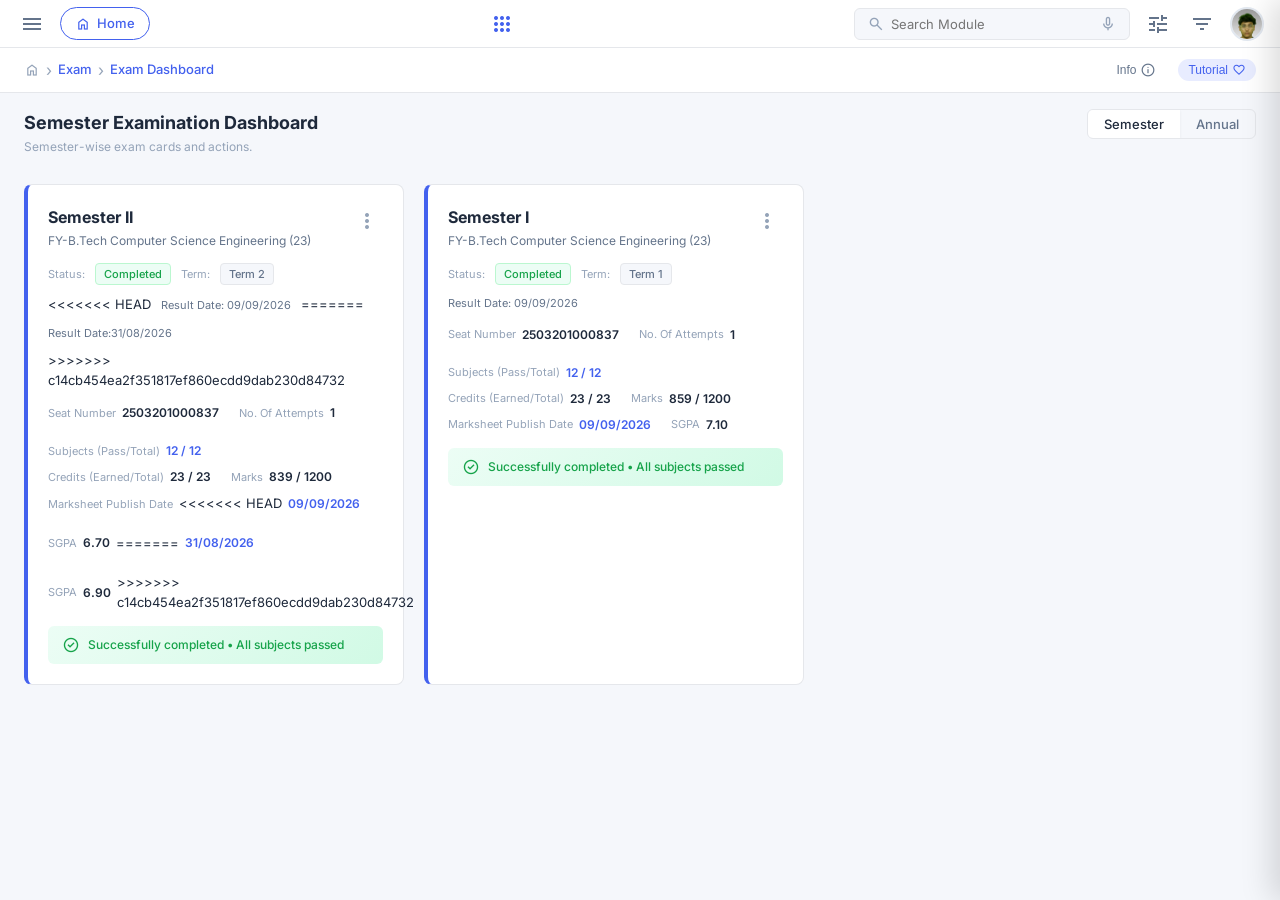
==== commit afb3cf6e: "Merge branch 'main' of https://github.com/RAstogi6/COLLEGE-SITE-REPLICA" ====
--- a/index.html
+++ b/index.html
@@ -98,7 +98,11 @@
         <span class="tag tag-completed">Completed</span>
         <span class="tag-label">Term:</span>
         <span class="tag tag-term">Term 2</span>
+<<<<<<< HEAD
         <span class="tag-date">Result Date: 09/09/2026</span>
+=======
+        <span class="tag-date">Result Date:31/08/2026</span>
+>>>>>>> c14cb454ea2f351817ef860ecdd9dab230d84732
       </div>
       <div class="info-row">
         <div class="info-item">
@@ -127,11 +131,19 @@
       <div class="info-row">
         <div class="info-item">
           <span class="label">Marksheet Publish Date</span>
+<<<<<<< HEAD
           <span class="value primary">09/09/2026</span>
         </div>
         <div class="info-item">
           <span class="label">SGPA</span>
           <span class="value">6.70</span>
+=======
+          <span class="value primary">31/08/2026</span>
+        </div>
+        <div class="info-item">
+          <span class="label">SGPA</span>
+          <span class="value">6.90</span>
+>>>>>>> c14cb454ea2f351817ef860ecdd9dab230d84732
         </div>
       </div>
       <div class="success-banner">
@@ -160,15 +172,19 @@
           </div>
           <button class="sub-item" onclick="goToResult('sem2', 'term2')">
             <div class="sub-title">2025 | Term 2 | Regular</div>
+<<<<<<< HEAD
             <div class="sub-meta">12 Subjects | 09/09/2026</div>
+=======
+            <div class="sub-meta">12 Subjects | 31/08/2026</div>
+>>>>>>> c14cb454ea2f351817ef860ecdd9dab230d84732
           </button>
           <button class="sub-item" onclick="goToResult('sem2', 'mid1')">
             <div class="sub-title">2025 | Mid Term 1 (4) | Regular (1)</div>
-            <div class="sub-meta">30/06/2026</div>
+            <div class="sub-meta">31/08/2026</div>
           </button>
           <button class="sub-item" onclick="goToResult('sem2', 'mid2')">
             <div class="sub-title">2025 | Mid Term 2 (5) | Regular (1)</div>
-            <div class="sub-meta">30/06/2026</div>
+            <div class="sub-meta">31/08/2026</div>
           </button>
         </div>
       </div>
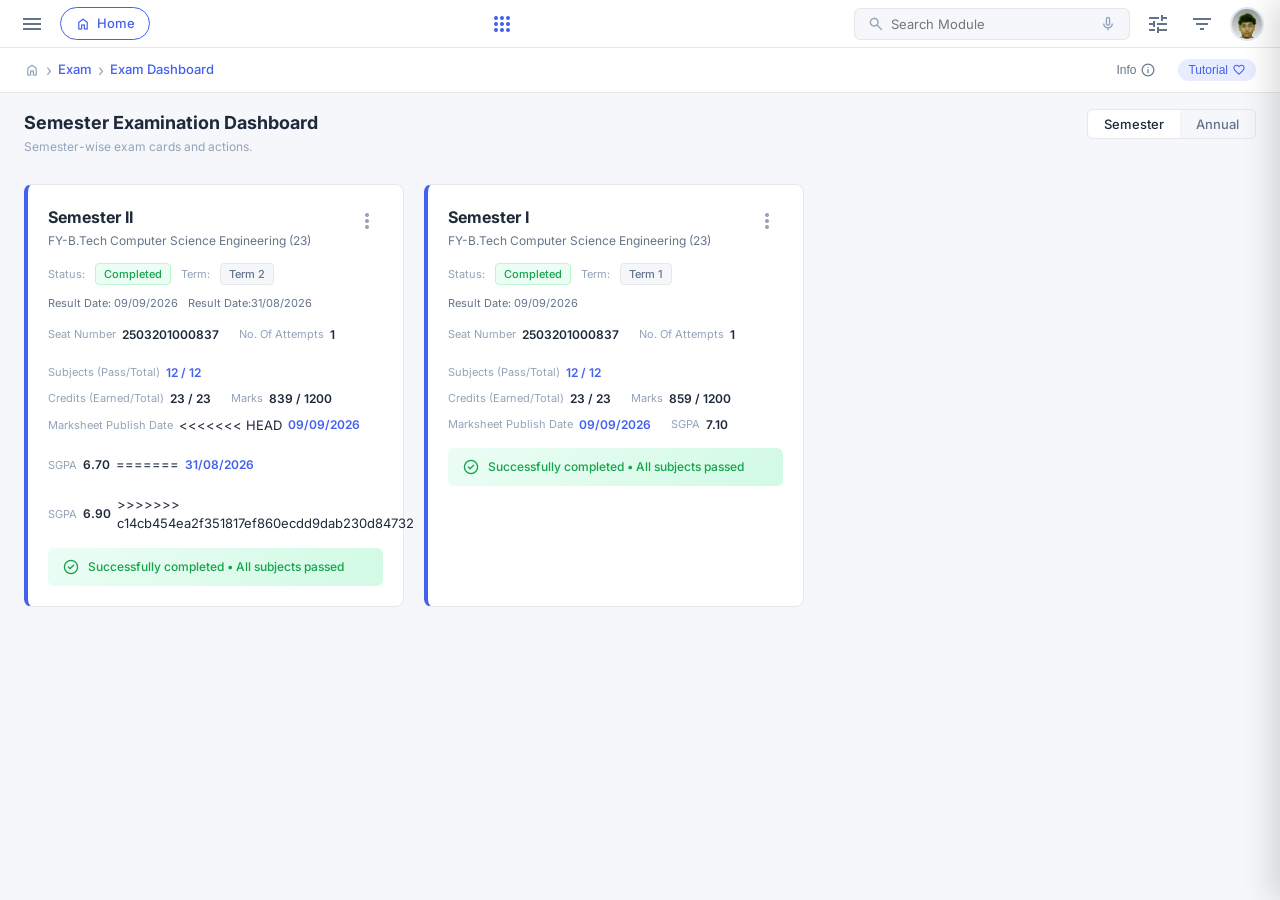
==== commit e3487e53: "work" ====
--- a/index.html
+++ b/index.html
@@ -98,11 +98,9 @@
         <span class="tag tag-completed">Completed</span>
         <span class="tag-label">Term:</span>
         <span class="tag tag-term">Term 2</span>
-<<<<<<< HEAD
+
         <span class="tag-date">Result Date: 09/09/2026</span>
-=======
-        <span class="tag-date">Result Date:31/08/2026</span>
->>>>>>> c14cb454ea2f351817ef860ecdd9dab230d84732
+       <span class="tag-date">Result Date:31/08/2026</span>
       </div>
       <div class="info-row">
         <div class="info-item">
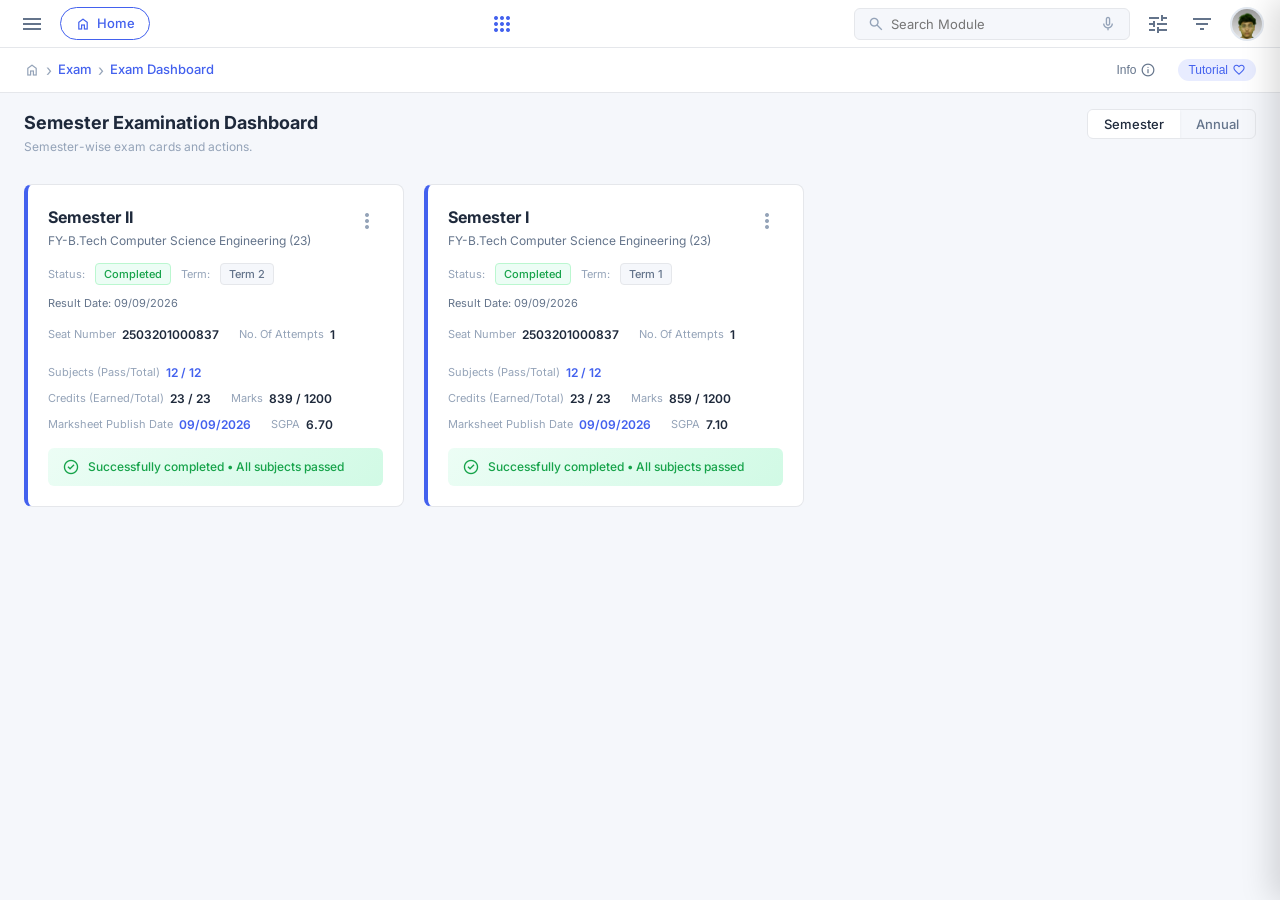
==== commit cfdb16e2: "Fix merge conflict markers, duplicate dates, and add cache busting for assets" ====
--- a/index.html
+++ b/index.html
@@ -5,7 +5,7 @@
   <meta name="viewport" content="width=device-width, initial-scale=1.0">
   <meta name="description" content="Semester Examination Dashboard - View your semester-wise exam cards and actions.">
   <title>Semester Examination Dashboard</title>
-  <link rel="stylesheet" href="style.css">
+  <link rel="stylesheet" href="style.css?v=2">
   <link rel="stylesheet" href="https://fonts.googleapis.com/css2?family=Material+Symbols+Outlined:opsz,wght,FILL,GRAD@20..48,100..700,0..1,-50..200" />
 </head>
 <body>
@@ -98,9 +98,7 @@
         <span class="tag tag-completed">Completed</span>
         <span class="tag-label">Term:</span>
         <span class="tag tag-term">Term 2</span>
-
         <span class="tag-date">Result Date: 09/09/2026</span>
-       <span class="tag-date">Result Date:31/08/2026</span>
       </div>
       <div class="info-row">
         <div class="info-item">
@@ -129,19 +127,11 @@
       <div class="info-row">
         <div class="info-item">
           <span class="label">Marksheet Publish Date</span>
-<<<<<<< HEAD
           <span class="value primary">09/09/2026</span>
         </div>
         <div class="info-item">
           <span class="label">SGPA</span>
           <span class="value">6.70</span>
-=======
-          <span class="value primary">31/08/2026</span>
-        </div>
-        <div class="info-item">
-          <span class="label">SGPA</span>
-          <span class="value">6.90</span>
->>>>>>> c14cb454ea2f351817ef860ecdd9dab230d84732
         </div>
       </div>
       <div class="success-banner">
@@ -170,11 +160,7 @@
           </div>
           <button class="sub-item" onclick="goToResult('sem2', 'term2')">
             <div class="sub-title">2025 | Term 2 | Regular</div>
-<<<<<<< HEAD
             <div class="sub-meta">12 Subjects | 09/09/2026</div>
-=======
-            <div class="sub-meta">12 Subjects | 31/08/2026</div>
->>>>>>> c14cb454ea2f351817ef860ecdd9dab230d84732
           </button>
           <button class="sub-item" onclick="goToResult('sem2', 'mid1')">
             <div class="sub-title">2025 | Mid Term 1 (4) | Regular (1)</div>
@@ -474,6 +460,6 @@
     </div>
   </aside>
 
-  <script src="app.js"></script>
+  <script src="app.js?v=2"></script>
 </body>
 </html>
